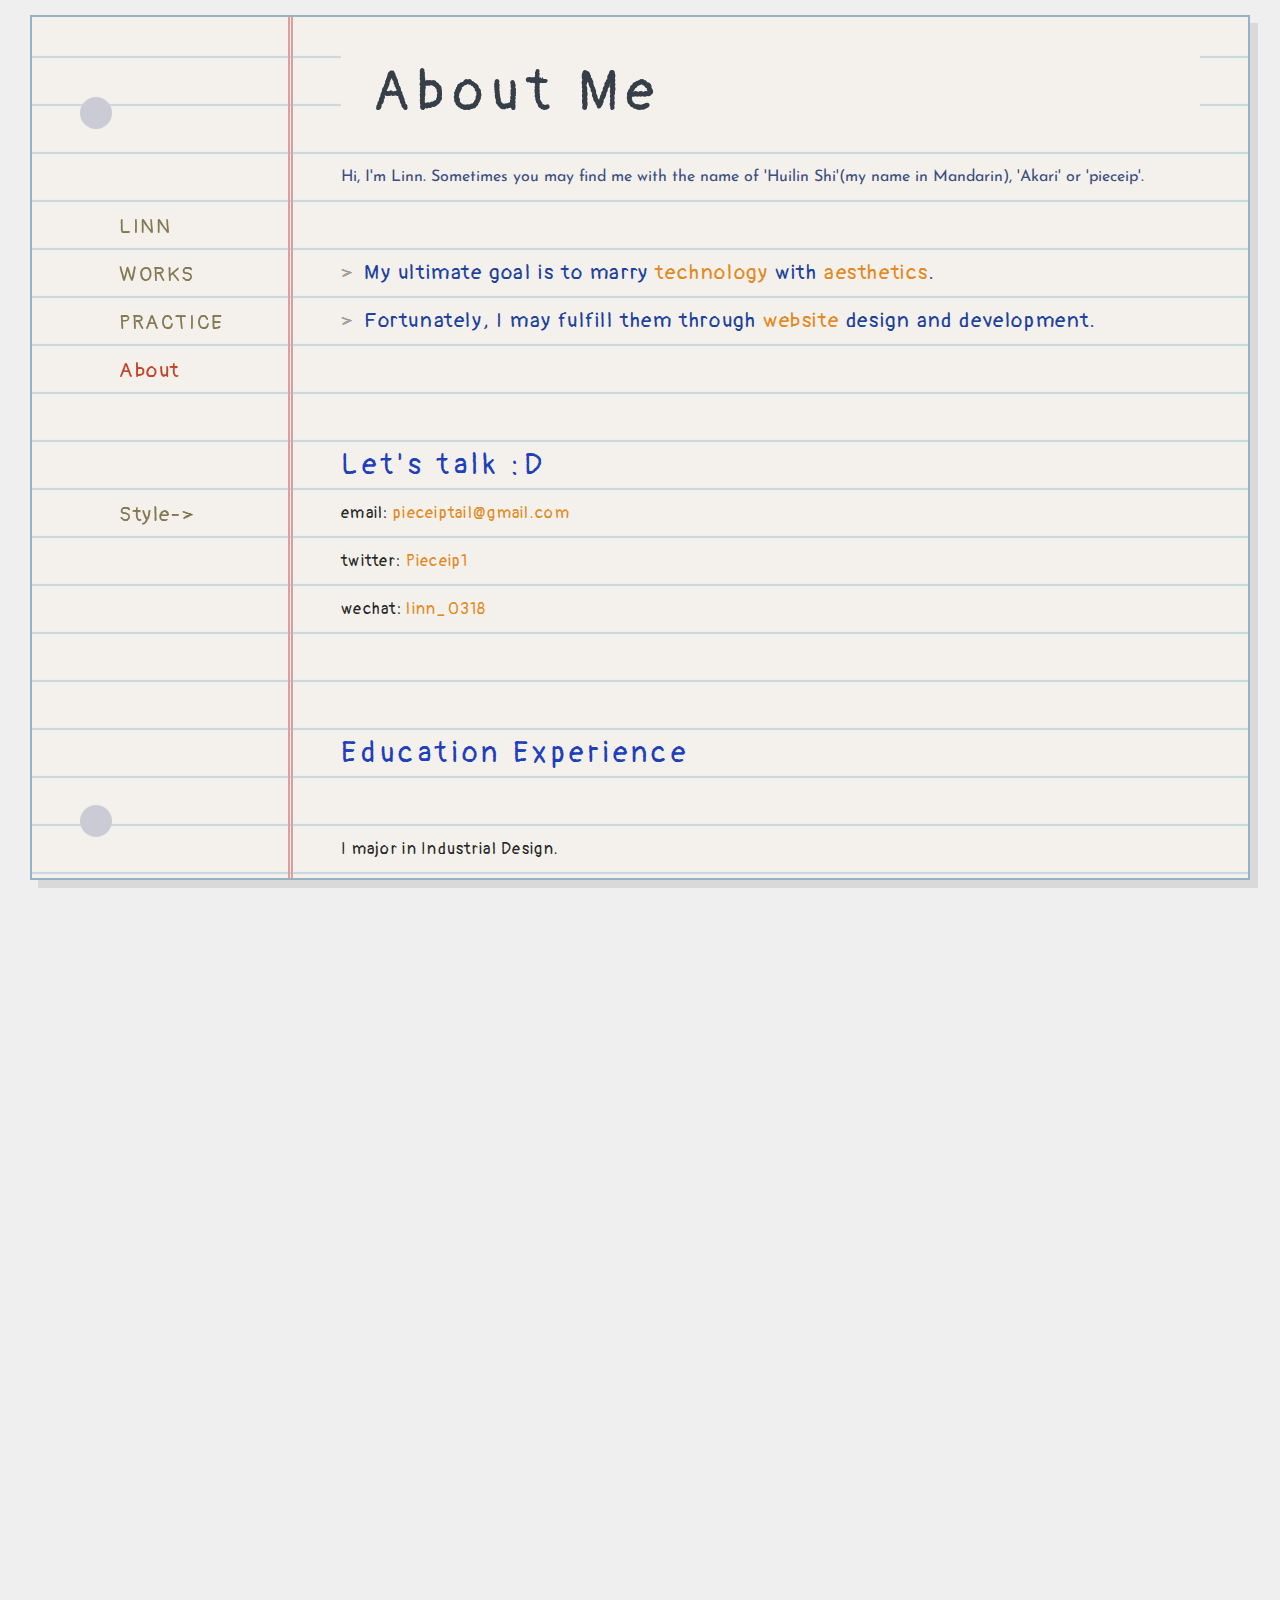
==== about.html @ 0a276906 "fix a few bugs" ====
<!DOCTYPE html>
<html lang="en">

<head>
    <meta charset="UTF-8">
    <meta name="viewport" content="width=device-width, initial-scale=1.0">
    <title>Linn's portfolio</title>

    <link rel="stylesheet" href="./style/style.css">
    <link rel="stylesheet" href="./style/layout.css">
    <link rel="stylesheet" href="./style/about.css">

    <link rel="preconnect" href="https://fonts.googleapis.com">
    <link rel="preconnect" href="https://fonts.gstatic.com" crossorigin>
    <link
        href="https://fonts.googleapis.com/css2?family=Josefin+Sans:wght@350&family=Pangolin&family=Special+Elite&display=swap"
        rel="stylesheet">

    <link rel="shortcut icon" href="./asset/images/balloon.png" type="image/png" />
</head>

<body>
    <div class="wrapper-for-bg">
        <!-- left side - header/nav -->
        <header id="header">
            <div class="decoration-dot dot-1"></div>
            <nav id="nav-items" class="hidden">
                <a href="./index.html" class="link-nav">
                    LINN
                </a>
                <a href="./work.html" class="link-nav">
                    WORKS
                </a>
                <a href="./practice.html" class="link-nav">
                    PRACTICE
                </a>
                <a href="./about.html" class="link-nav current-nav">
                    About
                </a>
                <br>
                </a>
                <br>
                <a href="./style_guide.html" class="link-nav">
                    Style->
                </a>
            </nav>
            <div class="decoration-dot dot-2"></div>
        </header>
        <!-- right side - main content -->
        <main>
            <div id="nav-toggle" class="hidden menu-toggle">Menu</div>
            <h1>About Me</h1>
            <p class="paragraph">Hi, I'm Linn. Sometimes you may find me with the name of 'Huilin Shi'(my name in Mandarin), 'Akari' or 'pieceip'.</p>
            <br>
            <div class="intro">
                <span class="arrow">></span>
                <p class="impo-text">
                    My ultimate goal is to marry <span>technology</span> with <span>aesthetics</span>.
                </p>
            </div>
            <div class="intro">
                <span class="arrow">></span>
                <p class="impo-text">Fortunately, I may fulfill them through <span>website</span> design and development.</p>
            </div>
            <section id="contact" class="contact">
                <h2>
                    Let's talk :D
                    <span class="this-will-be-a-shape-later"></span>
                </h2>
                <p class="paragraph-large">
                    email:
                    <a href="mailto:pieceiptail@gmail.com" class="text-link">
                        pieceiptail@gmail.com
                    </a>
                </p>
                <p class="paragraph-large">
                    twitter:
                    <a href="https://twitter.com/Pieceip1" class="text-link">
                        Pieceip1
                    </a>
                </p>
                <p class="paragraph-large">
                    wechat:
                    <span>linn_0318</span>
                </p>   
            </section>
            <section>
                <h2>Education Experience</h2>
                <p class="paragraph">
                    <br>
                    <span class="paragraph-large">
                        I major in Industrial Design.
                    </span>
                    <br>
                    I study at <a href="https://designschool.sjtu.edu.cn/en-us" class="text-link" target="_blank">Shanghai Jiao Tong University</a>, where I acquired <a href="./practice.html" class="text-link">the fundamentals of design</a> (sketching, graphic design, 3D modelling) and a little bit of coding (Processing and Arduino).
                    <br><br>
                    <span class="paragraph-large">
                        In 2023 Spring and Summer...
                    </span>
                    <br>
                    I came to <a href="https://www.sfu.ca/" class="text-link" target="_blank">Simon Fraser University</a> as an exchange student to deepen my interest in Interactive Design, and I took courses in <a href="https://www.sfu.ca/siat.html" class="text-link" target="_blank">the School of Interactive Art and Technology</a>.  I created various <a href="./project_cyberland.html" class="text-link"">games</a> as well as several <a href="https://raw.githack.com/dawnhint/P02_Team18/main/index.html" class="text-link"">websites</a> on my own. When I start designing each graphic in a project, I am  thankful that I am patient and skilled enough to handle complex challenges.
                    <br><br>
                    <span class="paragraph-large">
                        Keep studying.
                    </span>
                    <br>
                    I didn't begin studying programming and sketching until I entered university.
                    <br>
                    I just learned to make websites and to think about usability this year. I want go further in this field.
                    <br><br>
                    <span class="orange-text">
                        For me, art is endless. 
                    </span>And the upper limit of technology is the infinite possibilities of human application.
                    <br>I'll keep trying and learning.
                </p>
            </section>
            
            <br><br>
            <br><br>
            <p class="paragraph">
                I can't tell you where I'll be settling because my life has only just begun.
                <br>
                <a href="#contact" class="text-link">
                    See ya. (Hey, contact with me :) 
                </a>
                <br>
                
            </p>
            <div class="bottom-empty-area">
            </div>
        </main>
    </div>

    <script src="./scripts/main.js"></script>
</body>

</html>
---- style/style.css ----
/*** Structure
* 1 Normal settings
* 2 Elements, same order as style guide
* 3 Combined Elements
 ***/

 /* 1 Normal settings */
* {
    margin: 0;
    padding: 0;
    box-sizing: border-box;
    font-family: 'Pangolin', cursive;
    line-height: 3rem;
}

html body {
    scroll-behavior: smooth;
}

p {
    line-height: 3rem;
}

a {
    display: inline-block;
    text-decoration: none;
}

/* 2 Elements */

/* links */
.link-nav {
    display: inline-block;
    letter-spacing: 0.1rem;
    font-size: 1.3rem;
    line-height: 3rem;
    color: #847952;
    white-space: nowrap;
}

.link-nav:active, .link-nav:hover {
    color: #C24429;
}

.current-nav {
    color: #C24429;
}

/* inline link */
.text-link {
    display: inline;
    color: #E28A24;
    font-family: inherit;
}

.text-link:focus, .text-link:hover {
    color: #e23124;
    text-decoration: underline;
}


/* headings */
h1 {
    font-size: 3.5rem;
    font-weight: normal;
    color: #363F48;
    letter-spacing: 0.5rem;
    line-height: 5.9rem;
}

h2 {
    color: #1F40B8;
    font-size: 1.8rem;
    letter-spacing: 0.3rem;
    font-weight: normal;
    line-height: 3rem;
}

.h3-title h3 {
    display: inline-block;
}

.arrow {
    color: #9E9E9E;
    font-size: 1.3rem;
    padding-right: 0.75rem;
    line-height: 3rem;
}

h3 {
    font-size: 1.25rem;
    letter-spacing: 0.2rem;
    line-height: 3rem;
    color: #E28A24;
}

/* paragraphs */

.paragraph {
    font-family: 'Josefin Sans', sans-serif;
    line-height: 3rem;
    color: #3A4E80;
}

.paragraph-large {
    line-height: 3rem;
    color: #272727;
    letter-spacing: 0.08rem;
}

.paragraph-large span {
    color: #1F429B;
}

.impo-text {
    color:#1F429B;
    font-size: 1.3rem;
    letter-spacing: 0.1rem;
    font-family: 'Pangolin', cursive;
    line-height: 3rem;
}

.impo-text span {
    color: #E28A24;
}


/* 3 Combined Elements */

/* notes */
/* a small note */
.note-small {
    background-color: #F5E3D4;
    width: 25rem;
    height: 5rem;
    color: #836253;
    position: relative;
}
.note-small p {
    font-family: 'Josefin Sans', sans-serif;
    padding: 1.2rem 4rem;
    line-height: 1.4rem;
}
.note-small .decoration-dot {
    width: 1rem;
    height: 1rem;
    background-color: #F4F1EC;
    border-radius: 50%;
    position: absolute;
    top: 2rem;
    left: 1rem;
}

/* a medium note */
.note-medium {
    width: 20rem;
    height: 20rem;
    background: #FFE7AA;
    box-shadow: 3px 4px 4px 0px rgba(198, 188, 188, 0.25);
    padding: 5rem;
}

.note-medium-text {
    font-family: 'Pangolin', cursive;
    line-height: 2rem;
    color: #616369;
    letter-spacing: 0.1rem;
}

/* project element */
.project {
    margin-top: 2.7rem;
    /* margin-left: 2rem; */
    display: flex;
    gap: 7vw ;
    flex-wrap: wrap;
}

.project-title{
    line-height: 3rem;
    position: relative;
}
.project-tag {
    font-size: 1.25rem;
    color: #413E3B;
    letter-spacing: 0.3rem;
    padding-left: 1rem;
    position: relative;
}
.tag-line {
    display: inline-block;
    width: 5rem;
    height: 1.5px;
    background-color: #D66767;
    position: absolute;
    left: 0.7rem;
    bottom: 0;
}

.project-title h2{
    display: inline-block;
    padding-left: 1rem;
}

.project-title-highlight {
    background-color: #FFE7AA;
    width: 100%;
    height: 1.5rem;
    position: absolute;
    bottom: 0.8rem;
    z-index: -3;
}

.project .paragraph {
    width: 20rem;
    padding-left: 1rem;
}

/* project - right side of photo */
.project-photo {
    position: relative;
    transform-origin: top center;
    z-index: 2;
}
.project-photo:hover {
    animation-play-state:paused;
}

@keyframes photo-wave {
    from {
        transform: rotate(-20deg);
    }
    to {
        transform: rotate(10deg);
    }
}

.image-wrapper {
    padding: 0.4rem 0.3rem;
    background-color: #fff;
    border-radius: 0.5rem;
    border: 1px solid black;
    display: flex;
    box-shadow: 0.3rem 0.2rem rgb(100,100,100,0.3);
    transform: translateY(2rem) rotate(5.3deg);
    transition: all 0.5s ease-in-out;
    z-index: 1;
    position: relative;
}
.image-wrapper img {
    width: 16rem;
    border-radius: 0.35rem;
    border: 1px solid black;
}

.image-wrapper:hover {
    transform: scale(1.15);
    box-shadow: 0.8rem -0.4rem rgba(250, 199, 143, 0.8);
    transition: transform 0.5s ease-out, box-shadow 0.6s ease-out;
    z-index: 6;
}

.tape {
    width: 1.5rem;
    height: 3.5rem;
    background-color: #F5E3D4;;
    border: 1px solid #000;
    z-index: 5;
    position: absolute;
    top: 0;
    left: 8.5rem;
}

.row {
    display: flex;
    flex-wrap: wrap;
}

.row .row-right {
    margin-left: 2rem;
}
---- style/layout.css ----
/***
* 4 General Layout Template, including body, left side navigation and main
***/

html{
    background-color: #EFEFEF;
    padding: 20px 30px;
    padding-top: 15px;
    width: 100vw;
    height: 100vh;
    overflow: hidden;
    z-index: -11;
}

body {
    width: 100%;
    height: 100%;
    border: 2px solid #97b3c2;
    background-color: #F4F1EC;
    position: relative;
    box-shadow: 8px 8px #D9D9D9;
    overflow: scroll;
    z-index: -10;
}

@media only screen and (max-width:700px) {
    html {
        padding: 3rem 10px;
        padding-top: 15px;
    }
    body {
        box-shadow: 5px 5px #D9D9D9;
    }
}

.wrapper-for-bg {
    background-color: #F4F1EC;
    background-image: url("../asset/images/bg_line.png");
    background-size: 100% 3rem;
    background-repeat: repeat-y;
    background-position-y: 1rem;
    
    position: relative;
    width: 100%;
    height: auto;
    min-height: 100%;
    display: flex;

    z-index: -9;
}

/* left navigation */
header {
    width: 20vw;
    height: 100%;
    position: fixed;
}

nav {
    padding-top: 11.6rem;
    width: 100%;
    padding-left: 10%;
    padding-right: 10%;
    display: flex;
    flex-direction: column;
}

nav .link-nav {
    padding-left: 30%;
}

@media only screen and (max-width:800px) {
    nav .link-nav {
        padding-left: 0.5rem;
    }
}

@media only screen and (max-width:600px) {
    header {
        transition: height 0.5s linear;
    }
    nav {
        padding-left: 0.3rem;
    }
    nav .link-nav {
        padding-left: 0;
    }
}

.menu-toggle {
    display: block;
    text-align: center;
    margin: 0 auto;

    position:fixed;
    left: 0;
    top: 1.035rem;
    width: calc(100% - 24px);
    margin: 0 12px;
    line-height: 2.5rem;
    
    background-color: #F4F1EC;
    border-bottom: solid 2px #C3D5DF;
    z-index: 1000;

    /* style */
    font-size: 1.3rem;
    letter-spacing: 0.2rem;
    color:#b7854c;
}

.wrapper-for-bg {
    overflow-x: hidden;
}

/* for js */
.hidden, #nav-toggle.hidden {
    visibility: hidden;
    display: none;
}

/* when width<700, header has a special layout */
header.mobile-menu {
    width: 80%;
    height: 90%;
    /* set background */
    background-color: #F4F1EC;
    background-image: url("../asset/images/bg_line.png");
    background-size: 100% 3rem;
    background-repeat: repeat-y;
    background-position-y: 1rem;
    z-index: 995;
    transition: width 0.5s ease-out, box-shadow 0.5s ease-out;
    border-right: solid 2px #939ebe;
    border-bottom: solid 2px #939ebe;
    box-shadow: 5px 7px 4px 0px rgba(198, 188, 188, 0.5);
    
}
header.mobile-menu .link-nav {
    padding-left: 30%;
}

/* decoration dot on left side */
.decoration-dot {
    width: 2rem;
    height: 2rem;
    background-color: #cacbd5;
    border-radius: 50%;
    position: absolute;
    left: 3rem;
}

.dot-1 {
    top: 5rem;
}

.dot-2 {
    bottom: 5rem;
}

/* right side - main content  */
main {
    width: 80%;
    min-height: 100%;
    margin-left: 20vw;
    margin-right: 0;
    border-left: 5px double #E19C9C;
    padding-left: 3rem;
    padding-right: 3rem;
    overflow-x: hidden;
}

@media only screen and (max-width:700px) {
    header {
        height: 0;
    }
    .decoration-dot {
        display: none;
    }
    main {
        margin-left: 0;
        width: 100vw;
        border-left: none;
        padding-left: 1.5rem;
        padding-right: 1.5rem;
    }
}

main > h1 {
    margin-top: 1.8rem;
    margin-bottom: 0.8rem;
    padding-left: 2rem;
    background-color: #F4F1EC;
}

@media only screen and (max-width:700px) {
    main > h1 {
        margin-top: 3.8rem;
        margin-bottom: 1.8rem;
        padding-left: 2rem;
        background-color: #F4F1EC;
    }
}

/* h1 Combined with decoration line */
.title {
    padding-top: 3rem;
    margin-top: 0.3rem;
    padding-left: 3.5rem;
    margin-left: 0;
    background-color: #F4F1EC;
    z-index: 10;
    /* border: solid 4px #731E00; */
}
@media only screen and (max-width:700px) {
    .title {
        padding-top: 4rem;
        margin-top: 2.3rem;
        padding-left: 3.5rem;
        margin-left: 0;
        background-color: #F4F1EC;
        z-index: 10;
        /* border: solid 4px #731E00; */
    }
}
.title h1 {
    line-height: 4.5rem;
}

.title .title-line {
    display: inline-block;
    position: relative;
    top: -2rem;
}

@media only screen and (max-width:600px) {
    .title .title-line{
        display: block;
        width: 80vw;
        left: -4rem;
        overflow: hidden;
    }
}

.intro {
    display: flex;
}

/* bottom height shape*/
.bottom-empty-area {
    width: 100%;
    height: 7.5rem;
}
---- style/about.css ----
section {
    margin-top: 0;
    padding-top: 6rem;
}

.orange-text {
    font-family: inherit;
    color: #E28A24;
}

.contact .paragraph-large span {
    color: #E28A24;
}
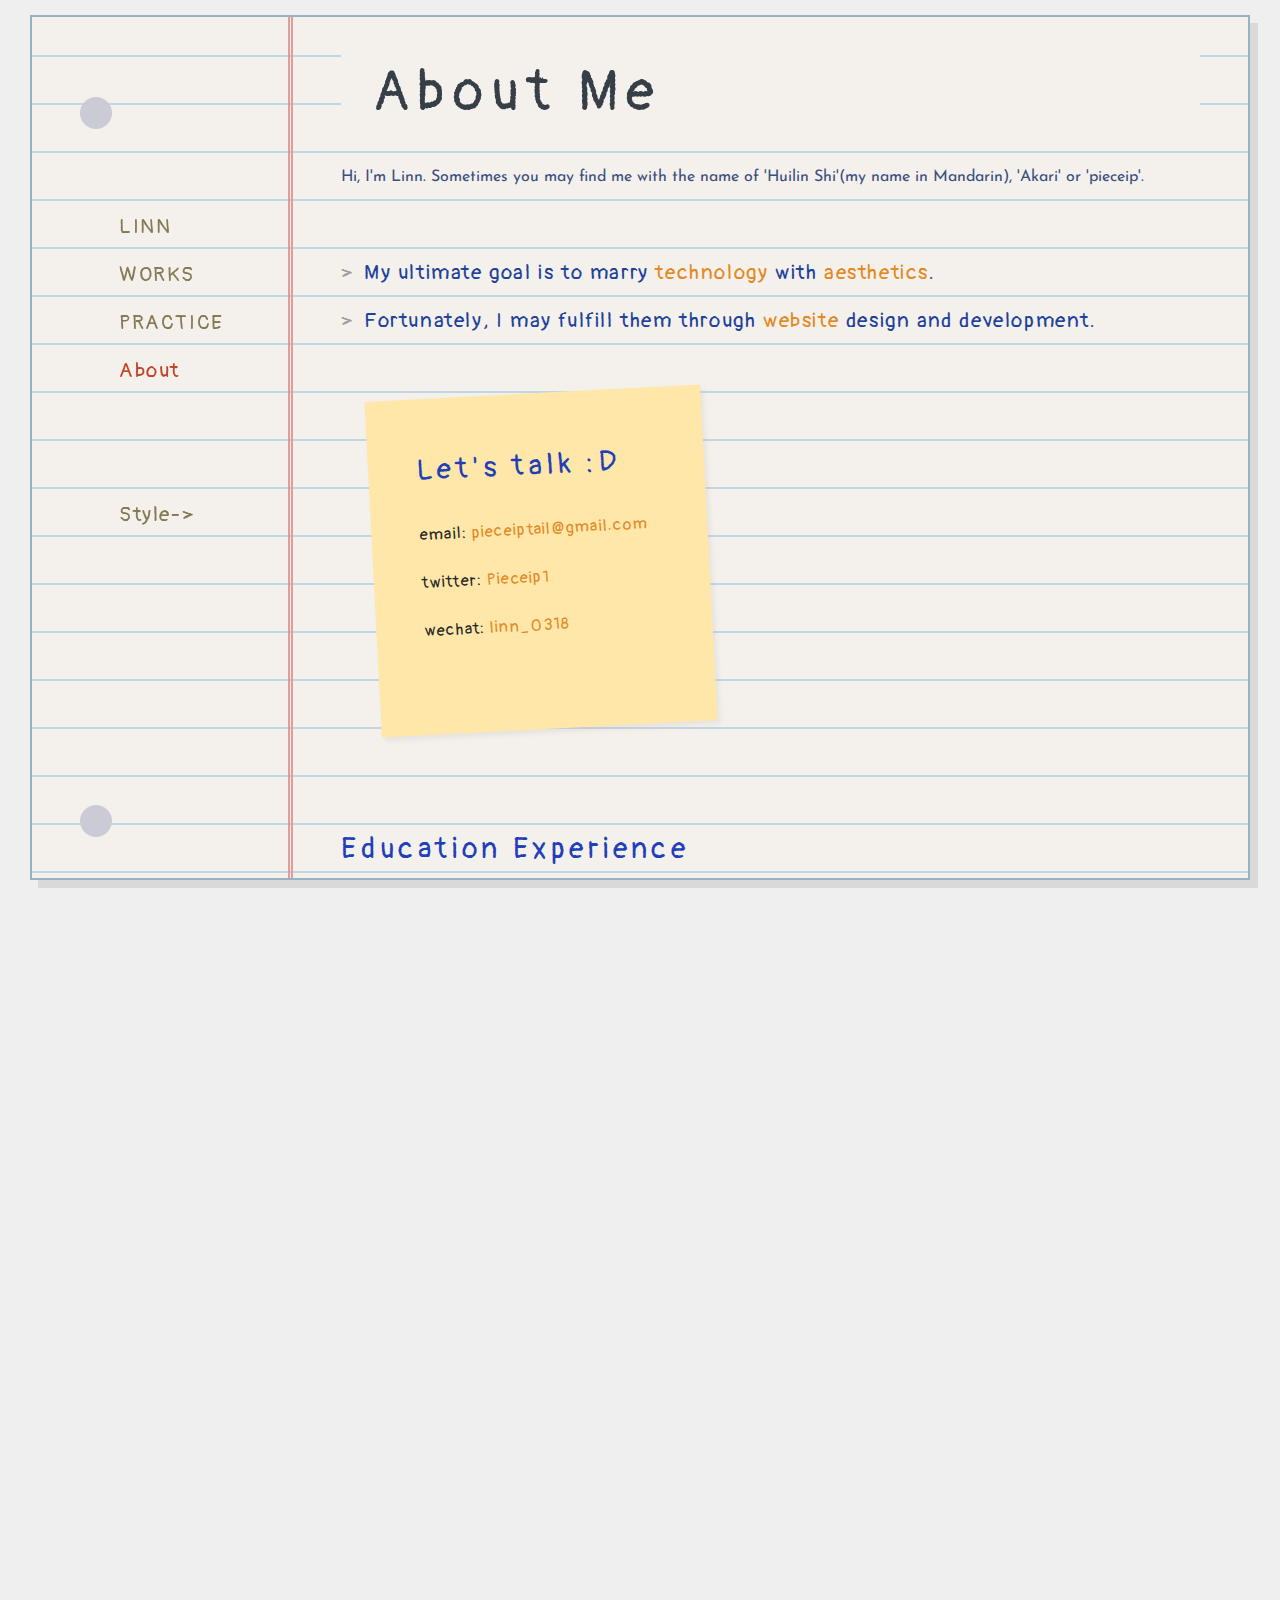
==== commit 5e59cc8b: "replace background lines with css, adjust about page" ====
--- a/about.html
+++ b/about.html
@@ -63,51 +63,49 @@
                 <p class="impo-text">Fortunately, I may fulfill them through <span>website</span> design and development.</p>
             </div>
             <section id="contact" class="contact">
-                <h2>
-                    Let's talk :D
-                    <span class="this-will-be-a-shape-later"></span>
-                </h2>
-                <p class="paragraph-large">
-                    email:
-                    <a href="mailto:pieceiptail@gmail.com" class="text-link">
-                        pieceiptail@gmail.com
-                    </a>
-                </p>
-                <p class="paragraph-large">
-                    twitter:
-                    <a href="https://twitter.com/Pieceip1" class="text-link">
-                        Pieceip1
-                    </a>
-                </p>
-                <p class="paragraph-large">
-                    wechat:
-                    <span>linn_0318</span>
-                </p>   
+                <div class="note-medium">
+                    <h2>
+                        Let's talk :D
+                        <span class="this-will-be-a-shape-later"></span>
+                    </h2>
+                    <p class="paragraph-large">
+                        email:
+                        <a href="mailto:pieceiptail@gmail.com" class="text-link">
+                            pieceiptail@gmail.com
+                        </a>
+                    </p>
+                    <p class="paragraph-large">
+                        twitter:
+                        <a href="https://twitter.com/Pieceip1" class="text-link">
+                            Pieceip1
+                        </a>
+                    </p>
+                    <p class="paragraph-large">
+                        wechat:
+                        <span>linn_0318</span>
+                    </p>   
+                </div>
             </section>
             <section>
                 <h2>Education Experience</h2>
                 <p class="paragraph">
                     <br>
                     <span class="paragraph-large">
-                        I major in Industrial Design.
+                        I major in Industrial Design at SJTU.
                     </span>
                     <br>
-                    I study at <a href="https://designschool.sjtu.edu.cn/en-us" class="text-link" target="_blank">Shanghai Jiao Tong University</a>, where I acquired <a href="./practice.html" class="text-link">the fundamentals of design</a> (sketching, graphic design, 3D modelling) and a little bit of coding (Processing and Arduino).
+                    I study at <a href="https://designschool.sjtu.edu.cn/en-us" class="text-link" target="_blank">the School of Design</a> in <a href="https://www.sjtu.edu.cn/" class="text-link" target="_blank">Shanghai Jiao Tong University</a>, where I acquired <a href="./practice.html" class="text-link" target="_blank">the fundamentals of design</a> (sketching, graphic design, 3D modelling) and a little bit of coding (Processing and Arduino).
                     <br><br>
                     <span class="paragraph-large">
                         In 2023 Spring and Summer...
                     </span>
                     <br>
-                    I came to <a href="https://www.sfu.ca/" class="text-link" target="_blank">Simon Fraser University</a> as an exchange student to deepen my interest in Interactive Design, and I took courses in <a href="https://www.sfu.ca/siat.html" class="text-link" target="_blank">the School of Interactive Art and Technology</a>.  I created various <a href="./project_cyberland.html" class="text-link"">games</a> as well as several <a href="https://raw.githack.com/dawnhint/P02_Team18/main/index.html" class="text-link"">websites</a> on my own. When I start designing each graphic in a project, I am  thankful that I am patient and skilled enough to handle complex challenges.
+                    I came to <a href="https://www.sfu.ca/" class="text-link" target="_blank">Simon Fraser University</a> as an exchange student to deepen my interest in Interactive Design, and I took courses in <a href="https://www.sfu.ca/siat.html" class="text-link" target="_blank">the School of Interactive Art and Technology</a>.  I created various <a href="./project_cyberland.html" class="text-link"">games</a> as well as several <a href="https://raw.githack.com/dawnhint/P02_Team18/main/index.html" class="text-link" target="_blank">websites</a> on my own. When I start designing each graphic in a project, I am  thankful that I am patient and skilled enough to handle complex challenges.
                     <br><br>
                     <span class="paragraph-large">
                         Keep studying.
                     </span>
                     <br>
-                    I didn't begin studying programming and sketching until I entered university.
-                    <br>
-                    I just learned to make websites and to think about usability this year. I want go further in this field.
-                    <br><br>
                     <span class="orange-text">
                         For me, art is endless. 
                     </span>And the upper limit of technology is the infinite possibilities of human application.
--- a/style/layout.css
+++ b/style/layout.css
@@ -35,10 +35,16 @@
 
 .wrapper-for-bg {
     background-color: #F4F1EC;
-    background-image: url("../asset/images/bg_line.png");
+    /* background-image: url("../asset/images/bg_line.png"); */
+    background-image: repeating-linear-gradient(transparent,
+            transparent calc(3rem - 2px),
+            #C3D5DF calc(3rem - 2px),
+            #C3D5DF 3rem);
     background-size: 100% 3rem;
     background-repeat: repeat-y;
-    background-position-y: 1rem;
+    /* background-position-y: 1rem; */
+    background-position-y: 2.5rem;
+
     
     position: relative;
     width: 100%;
@@ -212,17 +218,7 @@
     z-index: 10;
     /* border: solid 4px #731E00; */
 }
-@media only screen and (max-width:700px) {
-    .title {
-        padding-top: 4rem;
-        margin-top: 2.3rem;
-        padding-left: 3.5rem;
-        margin-left: 0;
-        background-color: #F4F1EC;
-        z-index: 10;
-        /* border: solid 4px #731E00; */
-    }
-}
+
 .title h1 {
     line-height: 4.5rem;
 }
@@ -231,6 +227,13 @@
     display: inline-block;
     position: relative;
     top: -2rem;
+}
+
+@media only screen and (max-width:863px) {
+    .title .title-line{
+        width: 80vw;
+        overflow: hidden;
+    }
 }
 
 @media only screen and (max-width:600px) {
--- a/style/about.css
+++ b/style/about.css
@@ -11,3 +11,27 @@
 .contact .paragraph-large span {
     color: #E28A24;
 }
+
+.contact {
+    padding-top: 3rem;
+}
+
+.contact .note-medium {
+    width: 21rem;
+    height: 21rem;
+    padding: 3rem;
+    margin-left: 2rem;
+    max-width: 100%;
+    rotate: -3deg;
+}
+
+.contact .note-medium h2 {
+    margin-bottom: 1rem;
+}
+
+@media only screen and (max-width:600px) {
+    .contact .note-medium {
+        padding-top: 3rem;
+        margin-left: 1rem;
+    }
+}
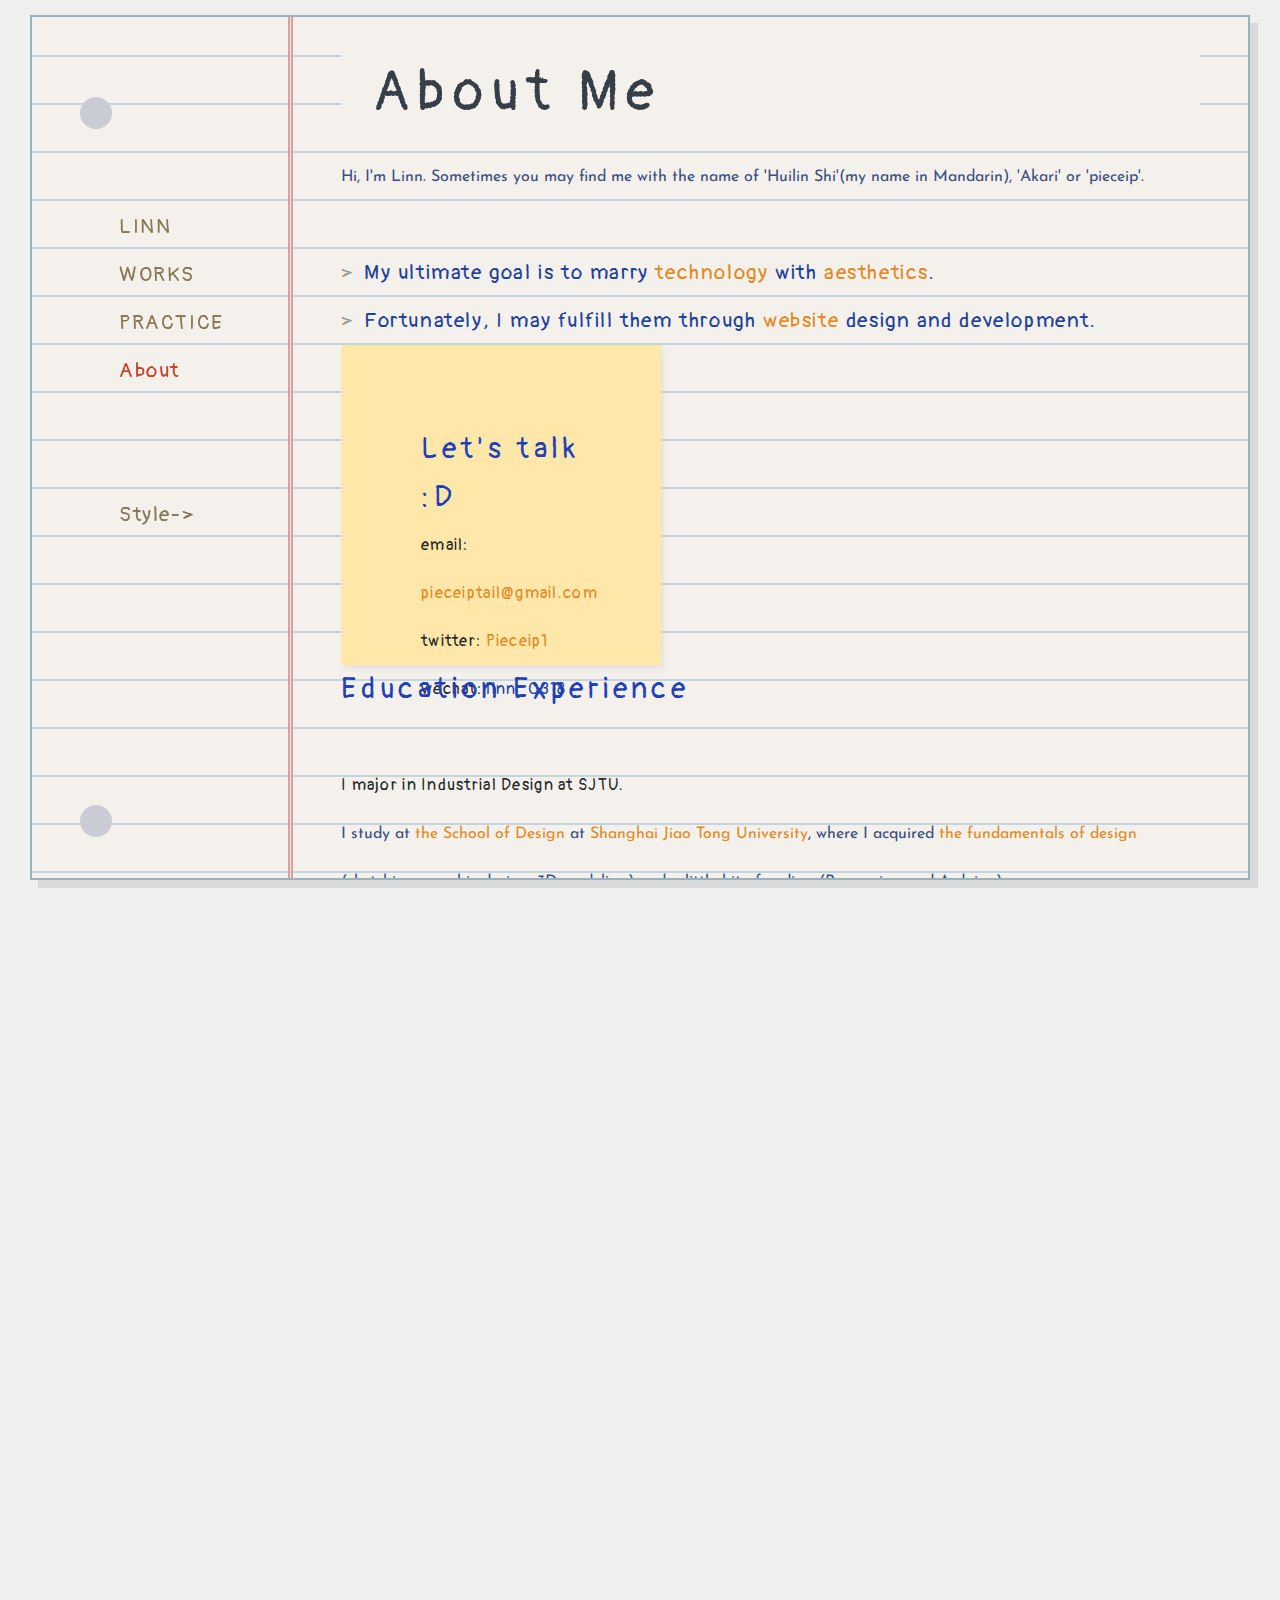
==== commit b7c0787b: "add half of project2" ====
--- a/about.html
+++ b/about.html
@@ -8,7 +8,6 @@
 
     <link rel="stylesheet" href="./style/style.css">
     <link rel="stylesheet" href="./style/layout.css">
-    <link rel="stylesheet" href="./style/about.css">
 
     <link rel="preconnect" href="https://fonts.googleapis.com">
     <link rel="preconnect" href="https://fonts.gstatic.com" crossorigin>
@@ -94,7 +93,7 @@
                         I major in Industrial Design at SJTU.
                     </span>
                     <br>
-                    I study at <a href="https://designschool.sjtu.edu.cn/en-us" class="text-link" target="_blank">the School of Design</a> in <a href="https://www.sjtu.edu.cn/" class="text-link" target="_blank">Shanghai Jiao Tong University</a>, where I acquired <a href="./practice.html" class="text-link" target="_blank">the fundamentals of design</a> (sketching, graphic design, 3D modelling) and a little bit of coding (Processing and Arduino).
+                    I study at <a href="https://designschool.sjtu.edu.cn/en-us" class="text-link" target="_blank">the School of Design</a> at <a href="https://www.sjtu.edu.cn/" class="text-link" target="_blank">Shanghai Jiao Tong University</a>, where I acquired <a href="./practice.html" class="text-link" target="_blank">the fundamentals of design</a> (sketching, graphic design, 3D modeling) and a little bit of coding (Processing and Arduino).
                     <br><br>
                     <span class="paragraph-large">
                         In 2023 Spring and Summer...
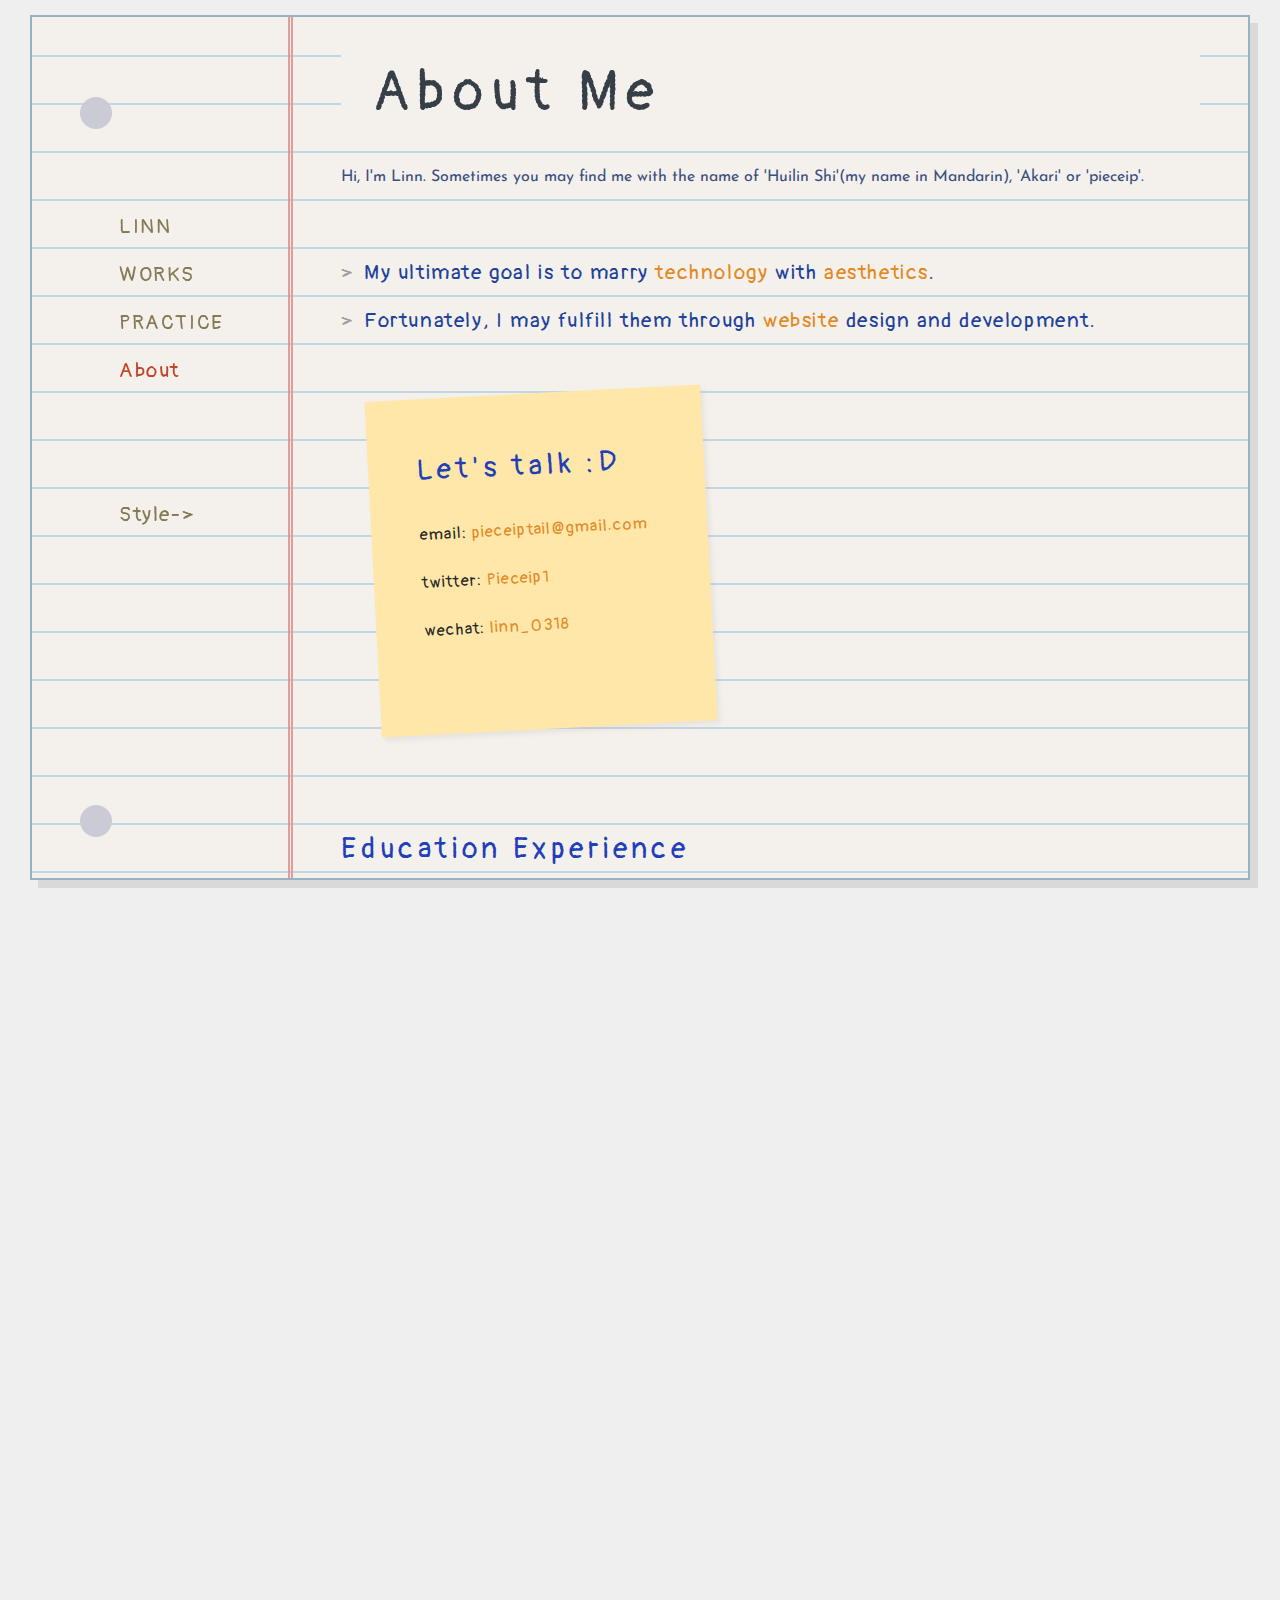
==== commit 2dfaa4bb: "add half of project2" ====
--- a/about.html
+++ b/about.html
@@ -8,6 +8,7 @@
 
     <link rel="stylesheet" href="./style/style.css">
     <link rel="stylesheet" href="./style/layout.css">
+    <link rel="stylesheet" href="./style/about.css">
 
     <link rel="preconnect" href="https://fonts.googleapis.com">
     <link rel="preconnect" href="https://fonts.gstatic.com" crossorigin>
--- a/style/about.css
+++ b/style/about.css
@@ -0,0 +1,38 @@
+section {
+    margin-top: 0;
+    padding-top: 6rem;
+}
+
+.orange-text {
+    font-family: inherit;
+    color: #E28A24;
+}
+
+.contact .paragraph-large span {
+    color: #E28A24;
+}
+
+.contact {
+    padding-top: 3rem;
+}
+
+.contact .note-medium {
+    width: 21rem;
+    height: 21rem;
+    padding: 3rem;
+    margin-left: 2rem;
+    max-width: 100%;
+    rotate: -3deg;
+}
+
+.contact .note-medium h2 {
+    margin-bottom: 1rem;
+}
+
+@media only screen and (max-width:600px) {
+    .contact .note-medium {
+        padding: 2rem;
+        padding-top: 3rem;
+        margin-left: 0.5rem;
+    }
+}
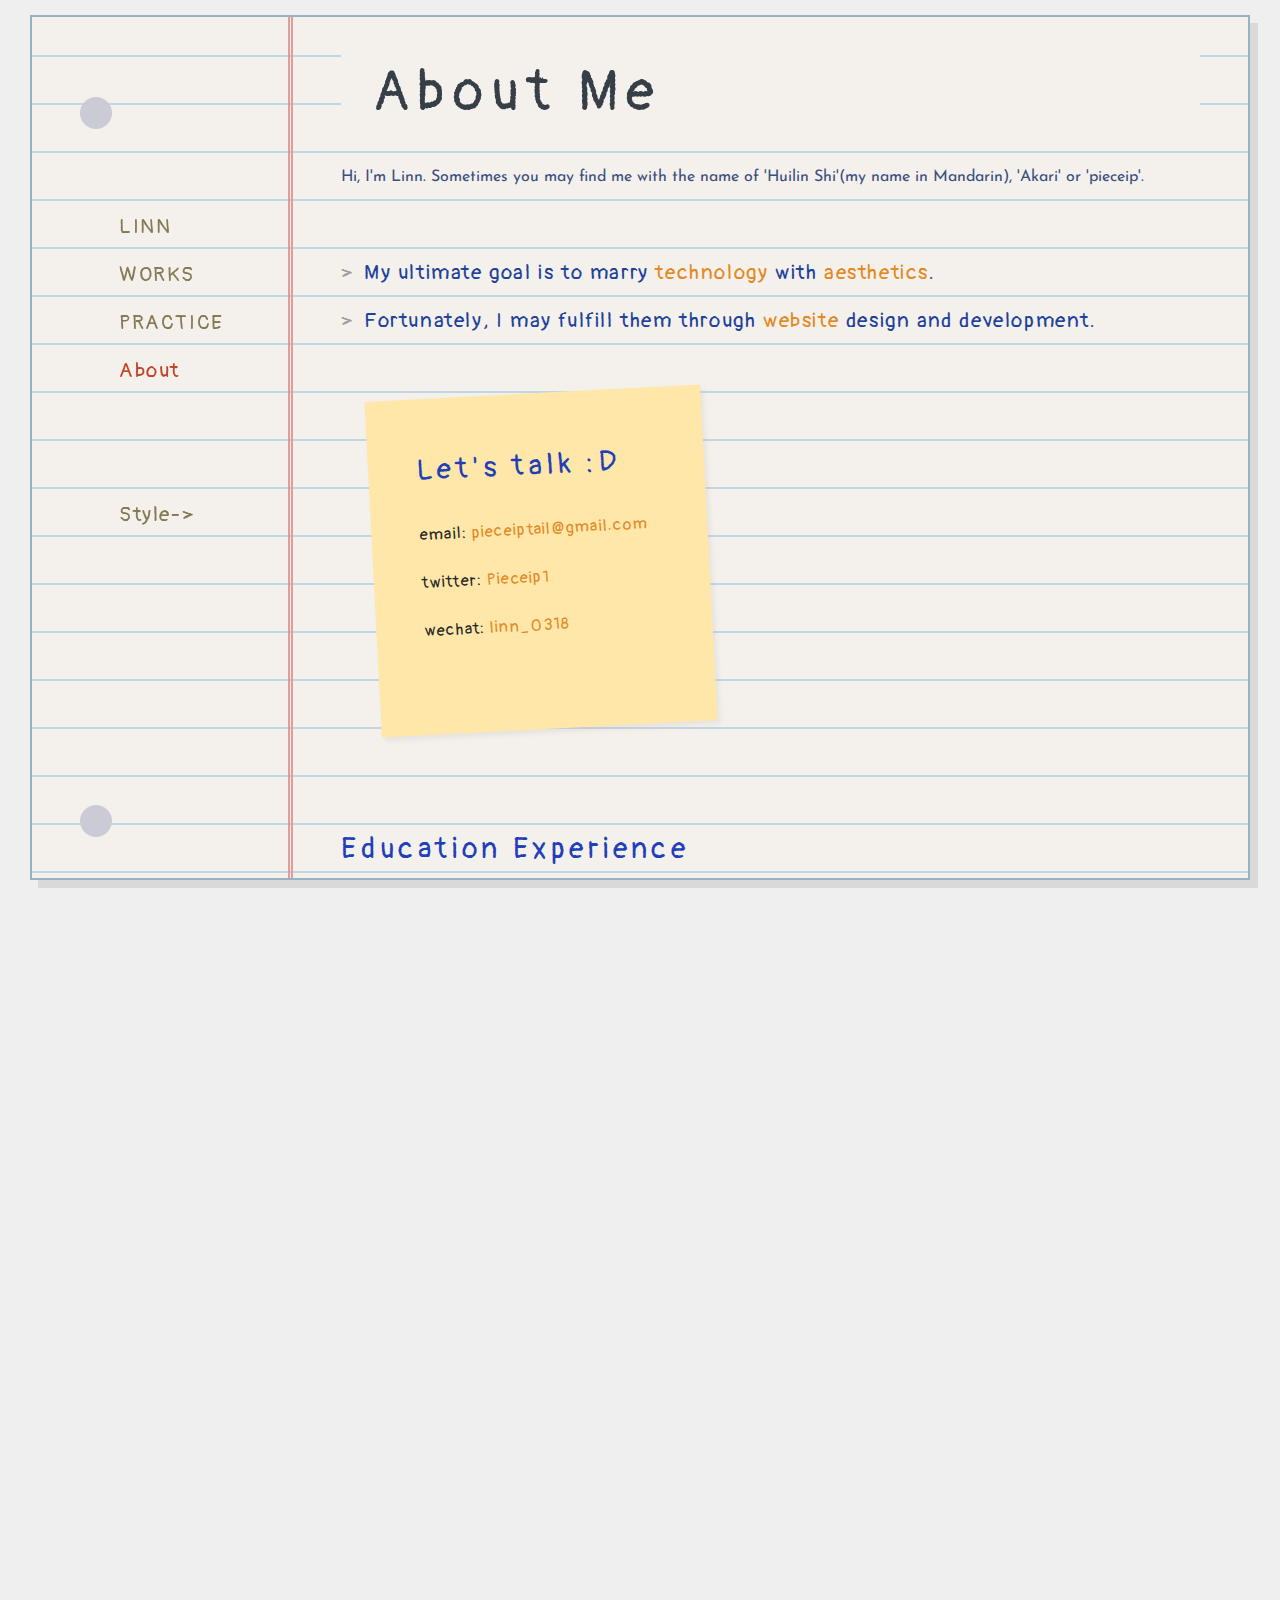
==== commit 2a5edec9: "fix typo" ====
--- a/about.html
+++ b/about.html
@@ -100,7 +100,7 @@
                         In 2023 Spring and Summer...
                     </span>
                     <br>
-                    I came to <a href="https://www.sfu.ca/" class="text-link" target="_blank">Simon Fraser University</a> as an exchange student to deepen my interest in Interactive Design, and I took courses in <a href="https://www.sfu.ca/siat.html" class="text-link" target="_blank">the School of Interactive Art and Technology</a>.  I created various <a href="./project_cyberland.html" class="text-link"">games</a> as well as several <a href="https://raw.githack.com/dawnhint/P02_Team18/main/index.html" class="text-link" target="_blank">websites</a> on my own. When I start designing each graphic in a project, I am  thankful that I am patient and skilled enough to handle complex challenges.
+                    I came to <a href="https://www.sfu.ca/" class="text-link" target="_blank">Simon Fraser University</a> as an exchange student to deepen my interest in Interactive Design, and I took courses in <a href="https://www.sfu.ca/siat.html" class="text-link" target="_blank">the School of Interactive Art and Technology</a>.  I created various <a href="./project_cyberland.html" class="text-link"">games</a> as well as several <a href="https://raw.githack.com/dawnhint/P02_Team18/main/index.html" class="text-link" target="_blank">websites</a> on my own.
                     <br><br>
                     <span class="paragraph-large">
                         Keep studying.
--- a/style/layout.css
+++ b/style/layout.css
@@ -131,17 +131,20 @@
     height: 90%;
     /* set background */
     background-color: #F4F1EC;
-    background-image: url("../asset/images/bg_line.png");
+    background-image: repeating-linear-gradient(transparent,
+            transparent calc(3rem - 2px),
+            #C3D5DF calc(3rem - 2px),
+            #C3D5DF 3rem);
     background-size: 100% 3rem;
     background-repeat: repeat-y;
-    background-position-y: 1rem;
+    background-position-y: 2.5rem;
     z-index: 995;
     transition: width 0.5s ease-out, box-shadow 0.5s ease-out;
     border-right: solid 2px #939ebe;
     border-bottom: solid 2px #939ebe;
-    box-shadow: 5px 7px 4px 0px rgba(198, 188, 188, 0.5);
-    
-}
+    box-shadow: 5px 7px 4px 0px rgba(198, 188, 188, 0.5);  
+}
+
 header.mobile-menu .link-nav {
     padding-left: 30%;
 }
--- a/style/about.css
+++ b/style/about.css
@@ -33,6 +33,6 @@
     .contact .note-medium {
         padding: 2rem;
         padding-top: 3rem;
-        margin-left: 0.5rem;
+        margin-left: 0;
     }
 }
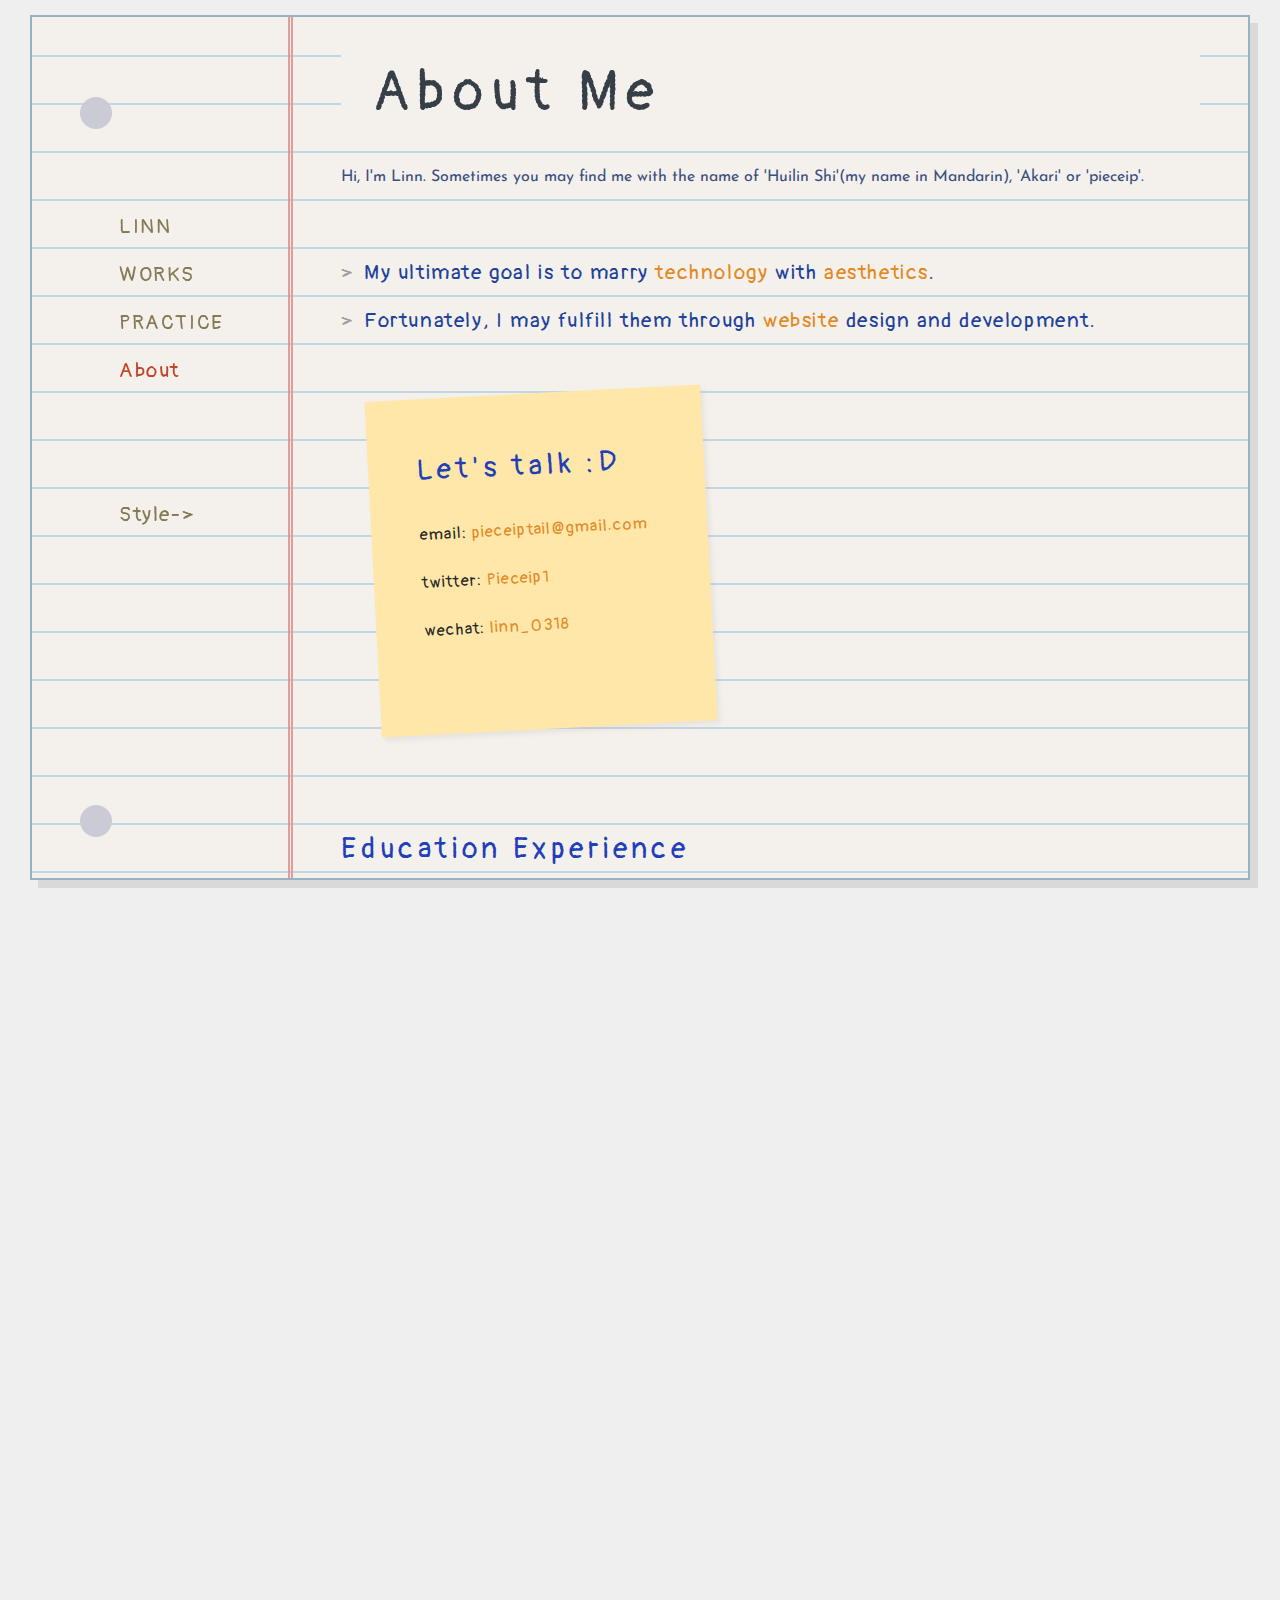
==== commit 9559bcd9: "add citation page, add reflection in projects, add requirement in style guide" ====
--- a/about.html
+++ b/about.html
@@ -114,16 +114,23 @@
             </section>
             
             <br><br>
-            <br><br>
             <p class="paragraph">
-                I can't tell you where I'll be settling because my life has only just begun.
                 <br>
-                <a href="#contact" class="text-link">
-                    See ya. (Hey, contact with me :) 
+                Nice to meet you! 
+                Feel free to <a href="#contact" class="text-link">contact me :)
                 </a>
-                <br>
-                
             </p>
+            <footer>
+                <div class="h3-title">
+                    <span class="arrow">></span>
+                    <h3>Links:</h3>
+                </div>
+                <p class="paragraph">
+                    <a href="./style_guide.html" class="text-link">-> StyleGuide</a>
+                    <a href="./citation.html" class="text-link">-> Citation</a>
+                    <a href="" class="text-link">-> Github</a>
+                </p>
+            </footer>
             <div class="bottom-empty-area">
             </div>
         </main>
--- a/style/layout.css
+++ b/style/layout.css
@@ -25,8 +25,7 @@
 
 @media only screen and (max-width:700px) {
     html {
-        padding: 3rem 10px;
-        padding-top: 15px;
+        padding: 15px 10px;
     }
     body {
         box-shadow: 5px 5px #D9D9D9;
@@ -252,6 +251,20 @@
     display: flex;
 }
 
+
+/* footer */
+footer {
+    margin-top: 6rem;
+}
+footer h3{
+    color:#1F40B8;
+}
+footer .text-link {
+    color:#1F40B8;
+    padding-right: 1rem;
+}
+
+
 /* bottom height shape*/
 .bottom-empty-area {
     width: 100%;
